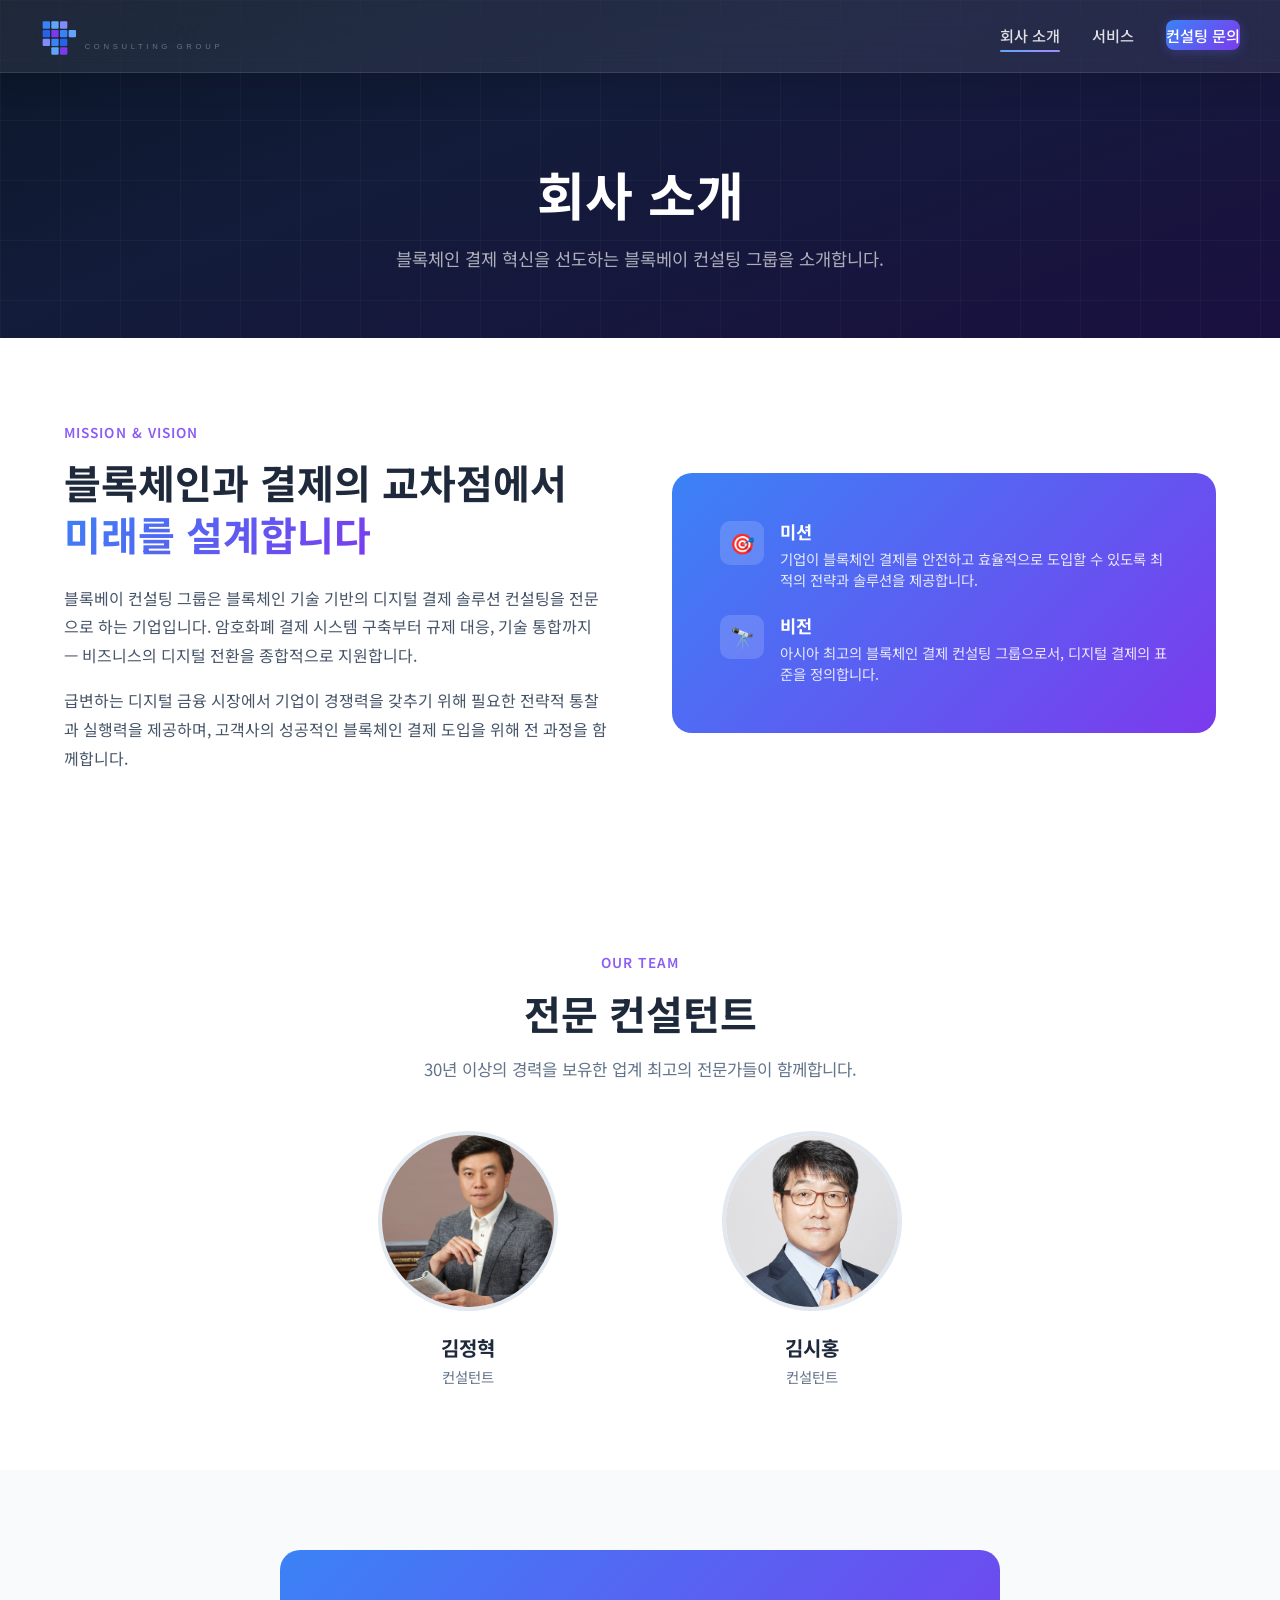
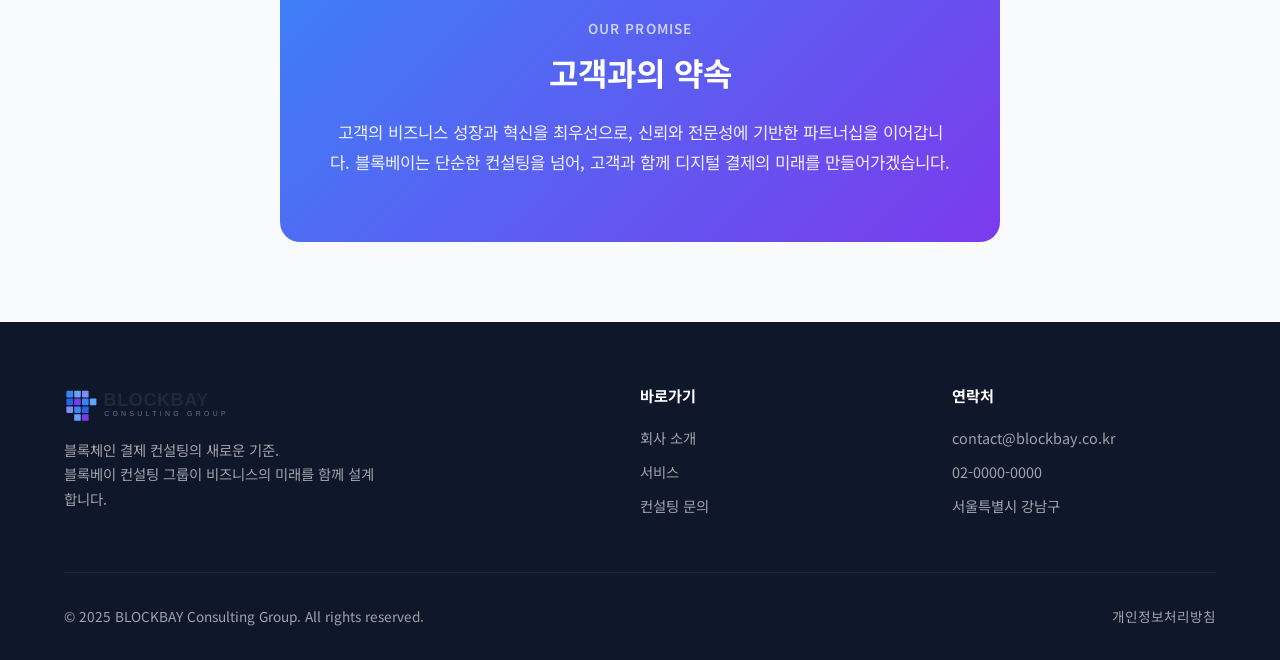
==== about.html @ 4120991f "fix: update image paths to lowercase to match renamed files https://claude.ai/code/session_01J3Y8yE1" ====
<!DOCTYPE html>
<html lang="ko">
<head>
  <meta charset="UTF-8">
  <meta name="viewport" content="width=device-width, initial-scale=1.0">
  <meta name="description" content="블록베이 컨설팅 그룹 소개 — 미션, 비전, 핵심 가치. 블록체인 결제 혁신을 선도하는 전문 컨설팅 기업입니다.">
  <title>회사 소개 — BLOCKBAY Consulting Group</title>
  <link rel="icon" href="assets/logo-icon.svg" type="image/svg+xml">
  <link rel="preconnect" href="https://fonts.googleapis.com">
  <link rel="preconnect" href="https://fonts.gstatic.com" crossorigin>
  <link href="https://fonts.googleapis.com/css2?family=Noto+Sans+KR:wght@400;500;600;700;800;900&display=swap" rel="stylesheet">
  <link rel="stylesheet" href="css/style.css">
</head>
<body>

  <!-- ===== NAVIGATION ===== -->
  <nav class="navbar glass" id="navbar">
    <div class="navbar-inner">
      <a href="index.html" class="navbar-logo">
        <img src="assets/logo.svg" alt="BLOCKBAY Consulting Group">
      </a>
      <ul class="nav-links" id="navLinks">
        <li><a href="about.html" class="active">회사 소개</a></li>
        <li><a href="services.html">서비스</a></li>
        <li><a href="contact.html" class="nav-cta">컨설팅 문의</a></li>
      </ul>
      <button class="nav-toggle" id="navToggle" aria-label="메뉴 열기">
        <span></span><span></span><span></span>
      </button>
    </div>
    <div class="nav-overlay" id="navOverlay"></div>
  </nav>

  <!-- ===== PAGE HERO ===== -->
  <section class="page-hero">
    <div class="container">
      <h1>회사 소개</h1>
      <p>블록체인 결제 혁신을 선도하는 블록베이 컨설팅 그룹을 소개합니다.</p>
    </div>
  </section>

  <!-- ===== MISSION & VISION ===== -->
  <section>
    <div class="container">
      <div class="about-intro">
        <div class="about-intro-text reveal">
          <span class="section-label">Mission &amp; Vision</span>
          <h2>블록체인과 결제의 교차점에서<br><span class="gradient-text">미래를 설계합니다</span></h2>
          <p>
            블록베이 컨설팅 그룹은 블록체인 기술 기반의 디지털 결제 솔루션 컨설팅을 전문으로 하는 기업입니다.
            암호화폐 결제 시스템 구축부터 규제 대응, 기술 통합까지 — 비즈니스의 디지털 전환을 종합적으로 지원합니다.
          </p>
          <p>
            급변하는 디지털 금융 시장에서 기업이 경쟁력을 갖추기 위해 필요한 전략적 통찰과 실행력을
            제공하며, 고객사의 성공적인 블록체인 결제 도입을 위해 전 과정을 함께합니다.
          </p>
        </div>
        <div class="about-visual reveal">
          <div class="vision-item">
            <div class="vision-icon">🎯</div>
            <div>
              <h4>미션</h4>
              <p>기업이 블록체인 결제를 안전하고 효율적으로 도입할 수 있도록 최적의 전략과 솔루션을 제공합니다.</p>
            </div>
          </div>
          <div class="vision-item">
            <div class="vision-icon">🔭</div>
            <div>
              <h4>비전</h4>
              <p>아시아 최고의 블록체인 결제 컨설팅 그룹으로서, 디지털 결제의 표준을 정의합니다.</p>
            </div>
          </div>
        </div>
      </div>
    </div>
  </section>

  <!-- ===== TEAM ===== -->
  <section class="team-section">
    <div class="container">
      <span class="section-label reveal">Our Team</span>
      <h2 class="section-title reveal">전문 컨설턴트</h2>
      <p class="section-desc reveal">30년 이상의 경력을 보유한 업계 최고의 전문가들이 함께합니다.</p>

      <div class="team-grid">
        <div class="team-card reveal">
          <div class="team-photo">
            <img src="assets/kim-junghyuk.jpg" alt="김정혁" onerror="this.style.display='none'; this.parentElement.querySelector('.team-photo-placeholder').style.display='flex';">
            <div class="team-photo-placeholder">
              <span>Photo</span>
            </div>
          </div>
          <h3 class="team-name">김정혁</h3>
          <p class="team-role">컨설턴트</p>
        </div>
        <div class="team-card reveal">
          <div class="team-photo">
            <img src="assets/kim-sihong.jpg" alt="김시홍" onerror="this.style.display='none'; this.parentElement.querySelector('.team-photo-placeholder').style.display='flex';">
            <div class="team-photo-placeholder">
              <span>Photo</span>
            </div>
          </div>
          <h3 class="team-name">김시홍</h3>
          <p class="team-role">컨설턴트</p>
        </div>
      </div>
    </div>
  </section>

  <!-- ===== PROMISE ===== -->
  <section class="promise-section">
    <div class="container">
      <div class="promise-card reveal">
        <span class="section-label">Our Promise</span>
        <h2>고객과의 약속</h2>
        <p>
          고객의 비즈니스 성장과 혁신을 최우선으로, 신뢰와 전문성에 기반한 파트너십을 이어갑니다.
          블록베이는 단순한 컨설팅을 넘어, 고객과 함께 디지털 결제의 미래를 만들어가겠습니다.
        </p>
      </div>
    </div>
  </section>

  <!-- ===== FOOTER ===== -->
  <footer class="footer">
    <div class="container">
      <div class="footer-inner">
        <div class="footer-brand">
          <img src="assets/logo.svg" alt="BLOCKBAY Consulting Group">
          <p>블록체인 결제 컨설팅의 새로운 기준.<br>블록베이 컨설팅 그룹이 비즈니스의 미래를 함께 설계합니다.</p>
        </div>
        <div class="footer-links">
          <h4>바로가기</h4>
          <a href="about.html">회사 소개</a>
          <a href="services.html">서비스</a>
          <a href="contact.html">컨설팅 문의</a>
        </div>
        <div class="footer-links">
          <h4>연락처</h4>
          <a href="mailto:contact@blockbay.co.kr">contact@blockbay.co.kr</a>
          <a href="tel:+82-2-0000-0000">02-0000-0000</a>
          <a>서울특별시 강남구</a>
        </div>
      </div>
      <div class="footer-bottom">
        <span>&copy; 2025 BLOCKBAY Consulting Group. All rights reserved.</span>
        <a href="#">개인정보처리방침</a>
      </div>
    </div>
  </footer>

  <script src="js/main.js"></script>
</body>
</html>
---- css/style.css ----
/* ============================================
   BLOCKBAY CONSULTING GROUP — Global Stylesheet
   Color Palette: Sky Blue / White / Purple
   ============================================ */

/* --- CSS Variables --- */
:root {
  --blue-50: #EFF6FF;
  --blue-100: #DBEAFE;
  --blue-200: #BFDBFE;
  --blue-400: #60A5FA;
  --blue-500: #3B82F6;
  --blue-600: #2563EB;
  --blue-700: #1D4ED8;
  --purple-400: #A78BFA;
  --purple-500: #8B5CF6;
  --purple-600: #7C3AED;
  --purple-700: #6D28D9;
  --slate-50: #F8FAFC;
  --slate-100: #F1F5F9;
  --slate-200: #E2E8F0;
  --slate-300: #CBD5E1;
  --slate-400: #94A3B8;
  --slate-500: #64748B;
  --slate-600: #475569;
  --slate-700: #334155;
  --slate-800: #1E293B;
  --slate-900: #0F172A;
  --white: #FFFFFF;
  --gradient-brand: linear-gradient(135deg, var(--blue-500), var(--purple-600));
  --gradient-brand-light: linear-gradient(135deg, var(--blue-400), var(--purple-400));
  --gradient-hero-bg: linear-gradient(160deg, #0B1628 0%, #131C3A 40%, #1A1040 100%);
  --glass-bg: rgba(255, 255, 255, 0.12);
  --glass-border: rgba(255, 255, 255, 0.2);
  --glass-shadow: 0 8px 32px rgba(0, 0, 0, 0.12);
  --radius-sm: 8px;
  --radius-md: 12px;
  --radius-lg: 20px;
  --radius-xl: 28px;
  --transition-base: 0.3s cubic-bezier(0.4, 0, 0.2, 1);
  --transition-slow: 0.6s cubic-bezier(0.4, 0, 0.2, 1);
}

/* --- Reset & Base --- */
*, *::before, *::after {
  margin: 0;
  padding: 0;
  box-sizing: border-box;
}

html {
  scroll-behavior: smooth;
  font-size: 16px;
}

body {
  font-family: 'Pretendard', 'Noto Sans KR', -apple-system, BlinkMacSystemFont,
    'Segoe UI', Roboto, 'Helvetica Neue', Arial, sans-serif;
  color: var(--slate-800);
  background: var(--white);
  line-height: 1.7;
  -webkit-font-smoothing: antialiased;
  overflow-x: hidden;
}

a {
  color: inherit;
  text-decoration: none;
}

ul, ol {
  list-style: none;
}

img, svg {
  display: block;
  max-width: 100%;
}

button, input, textarea, select {
  font: inherit;
  color: inherit;
}

/* --- Typography --- */
h1, h2, h3, h4 {
  line-height: 1.3;
  font-weight: 700;
}

h1 { font-size: clamp(2rem, 5vw, 3.25rem); }
h2 { font-size: clamp(1.6rem, 3.5vw, 2.5rem); }
h3 { font-size: clamp(1.15rem, 2vw, 1.5rem); }
h4 { font-size: 1.1rem; }

.gradient-text {
  background: var(--gradient-brand);
  -webkit-background-clip: text;
  -webkit-text-fill-color: transparent;
  background-clip: text;
}

.section-label {
  display: inline-block;
  font-size: 0.85rem;
  font-weight: 600;
  letter-spacing: 0.08em;
  color: var(--purple-500);
  margin-bottom: 0.75rem;
  text-transform: uppercase;
}

.section-title {
  margin-bottom: 1rem;
}

.section-desc {
  color: var(--slate-500);
  font-size: 1.05rem;
  max-width: 640px;
  margin: 0 auto 3rem;
}

/* --- Layout --- */
.container {
  width: 100%;
  max-width: 1200px;
  margin: 0 auto;
  padding: 0 1.5rem;
}

section {
  padding: 5rem 0;
}

/* ============================================
   NAVIGATION — Glass-morphism
   ============================================ */
.navbar {
  position: fixed;
  top: 0;
  left: 0;
  width: 100%;
  z-index: 1000;
  padding: 0 1.5rem;
  transition: var(--transition-base);
}

.navbar-inner {
  max-width: 1200px;
  margin: 0 auto;
  display: flex;
  align-items: center;
  justify-content: space-between;
  height: 72px;
}

/* Glass effect — always on by default, enhanced when scrolled */
.navbar.glass {
  background: rgba(255, 255, 255, 0.08);
  backdrop-filter: blur(24px);
  -webkit-backdrop-filter: blur(24px);
  border-bottom: 1px solid rgba(255, 255, 255, 0.1);
  box-shadow: var(--glass-shadow);
}

.navbar.scrolled {
  background: rgba(255, 255, 255, 0.85);
  backdrop-filter: blur(24px);
  -webkit-backdrop-filter: blur(24px);
  border-bottom: 1px solid rgba(0, 0, 0, 0.06);
  box-shadow: 0 4px 20px rgba(0, 0, 0, 0.06);
}

.navbar-logo {
  display: flex;
  align-items: center;
  gap: 0.5rem;
}

.navbar-logo img,
.navbar-logo svg {
  height: 40px;
  width: auto;
}

.nav-links {
  display: flex;
  align-items: center;
  gap: 2rem;
}

.nav-links a {
  font-size: 0.95rem;
  font-weight: 500;
  color: rgba(255, 255, 255, 0.85);
  transition: var(--transition-base);
  position: relative;
  padding: 0.25rem 0;
}

.nav-links a::after {
  content: '';
  position: absolute;
  bottom: -2px;
  left: 0;
  width: 0;
  height: 2px;
  background: var(--gradient-brand-light);
  border-radius: 1px;
  transition: width var(--transition-base);
}

.nav-links a:hover::after,
.nav-links a.active::after {
  width: 100%;
}

.nav-links a:hover {
  color: var(--white);
}

/* Scrolled state: dark text */
.navbar.scrolled .nav-links a {
  color: var(--slate-600);
}

.navbar.scrolled .nav-links a:hover,
.navbar.scrolled .nav-links a.active {
  color: var(--slate-900);
}

.navbar.scrolled .nav-links a::after {
  background: var(--gradient-brand);
}

/* Nav CTA button */
.nav-cta {
  padding: 0.5rem 1.25rem;
  background: var(--gradient-brand);
  color: var(--white) !important;
  border-radius: var(--radius-sm);
  font-weight: 600;
  font-size: 0.9rem;
  transition: var(--transition-base);
  box-shadow: 0 2px 12px rgba(99, 102, 241, 0.3);
}

.nav-cta::after {
  display: none !important;
}

.nav-cta:hover {
  transform: translateY(-1px);
  box-shadow: 0 4px 20px rgba(99, 102, 241, 0.45);
}

/* Mobile hamburger */
.nav-toggle {
  display: none;
  flex-direction: column;
  gap: 5px;
  background: none;
  border: none;
  cursor: pointer;
  padding: 4px;
}

.nav-toggle span {
  display: block;
  width: 24px;
  height: 2px;
  background: var(--white);
  border-radius: 2px;
  transition: var(--transition-base);
}

.navbar.scrolled .nav-toggle span {
  background: var(--slate-700);
}

/* ============================================
   HERO SECTION
   ============================================ */
.hero {
  position: relative;
  min-height: 100vh;
  display: flex;
  align-items: center;
  background: var(--gradient-hero-bg);
  overflow: hidden;
  padding-top: 72px;
}

.hero-bg-effects {
  position: absolute;
  inset: 0;
  overflow: hidden;
  pointer-events: none;
}

.hero-bg-effects .orb {
  position: absolute;
  border-radius: 50%;
  filter: blur(80px);
  opacity: 0.3;
}

.hero-bg-effects .orb-1 {
  width: 500px;
  height: 500px;
  background: var(--blue-500);
  top: -10%;
  right: -5%;
  animation: orbFloat 8s ease-in-out infinite;
}

.hero-bg-effects .orb-2 {
  width: 400px;
  height: 400px;
  background: var(--purple-600);
  bottom: -10%;
  left: -5%;
  animation: orbFloat 10s ease-in-out infinite reverse;
}

.hero-bg-effects .orb-3 {
  width: 250px;
  height: 250px;
  background: var(--blue-400);
  top: 40%;
  left: 50%;
  animation: orbFloat 12s ease-in-out infinite 2s;
}

/* Grid overlay */
.hero-bg-effects .grid-overlay {
  position: absolute;
  inset: 0;
  background-image:
    linear-gradient(rgba(255,255,255,0.03) 1px, transparent 1px),
    linear-gradient(90deg, rgba(255,255,255,0.03) 1px, transparent 1px);
  background-size: 60px 60px;
}

@keyframes orbFloat {
  0%, 100% { transform: translate(0, 0) scale(1); }
  50% { transform: translate(30px, -30px) scale(1.05); }
}

.hero-content {
  position: relative;
  z-index: 2;
  text-align: center;
  max-width: 800px;
  margin: 0 auto;
  padding: 2rem 1.5rem;
}

.hero h1 {
  color: var(--white);
  margin-bottom: 1.5rem;
  font-weight: 800;
}

.hero h1 .highlight {
  background: var(--gradient-brand-light);
  -webkit-background-clip: text;
  -webkit-text-fill-color: transparent;
  background-clip: text;
}

.hero-subtitle {
  color: rgba(255, 255, 255, 0.7);
  font-size: clamp(1rem, 2vw, 1.2rem);
  margin-bottom: 2.5rem;
  line-height: 1.8;
}

.hero-actions {
  display: flex;
  gap: 1rem;
  justify-content: center;
  flex-wrap: wrap;
}

/* --- Buttons --- */
.btn {
  display: inline-flex;
  align-items: center;
  gap: 0.5rem;
  padding: 0.85rem 2rem;
  border-radius: var(--radius-sm);
  font-weight: 600;
  font-size: 1rem;
  cursor: pointer;
  border: none;
  transition: var(--transition-base);
}

.btn-primary {
  background: var(--gradient-brand);
  color: var(--white);
  box-shadow: 0 4px 20px rgba(99, 102, 241, 0.35);
}

.btn-primary:hover {
  transform: translateY(-2px);
  box-shadow: 0 8px 30px rgba(99, 102, 241, 0.5);
}

.btn-outline {
  background: transparent;
  color: var(--white);
  border: 1.5px solid rgba(255, 255, 255, 0.3);
}

.btn-outline:hover {
  background: rgba(255, 255, 255, 0.1);
  border-color: rgba(255, 255, 255, 0.5);
}

.btn-outline-dark {
  background: transparent;
  color: var(--slate-700);
  border: 1.5px solid var(--slate-300);
}

.btn-outline-dark:hover {
  border-color: var(--blue-500);
  color: var(--blue-600);
}

/* ============================================
   STATS BAR
   ============================================ */
.stats-bar {
  background: var(--white);
  border-top: 1px solid var(--slate-100);
  border-bottom: 1px solid var(--slate-100);
  padding: 3rem 0;
}

.stats-grid {
  display: grid;
  grid-template-columns: repeat(4, 1fr);
  gap: 2rem;
  text-align: center;
}

.stats-grid.stats-grid-3 {
  grid-template-columns: repeat(3, 1fr);
}

.stat-item .stat-number {
  font-size: clamp(2rem, 4vw, 2.75rem);
  font-weight: 800;
  background: var(--gradient-brand);
  -webkit-background-clip: text;
  -webkit-text-fill-color: transparent;
  background-clip: text;
}

.stat-item .stat-label {
  color: var(--slate-500);
  font-size: 0.9rem;
  margin-top: 0.25rem;
}

/* ============================================
   PARTNERS — Flip Cards
   ============================================ */
.partners {
  background: var(--slate-50);
  text-align: center;
}

.partners-grid {
  display: grid;
  grid-template-columns: repeat(auto-fit, minmax(260px, 1fr));
  gap: 1.75rem;
  max-width: 1000px;
  margin: 0 auto;
}

.flip-card {
  perspective: 1000px;
  height: 220px;
  cursor: pointer;
}

.flip-card-inner {
  position: relative;
  width: 100%;
  height: 100%;
  transition: transform 0.7s cubic-bezier(0.4, 0, 0.2, 1);
  transform-style: preserve-3d;
}

.flip-card:hover .flip-card-inner {
  transform: rotateY(180deg);
}

.flip-card-front,
.flip-card-back {
  position: absolute;
  inset: 0;
  border-radius: var(--radius-md);
  backface-visibility: hidden;
  -webkit-backface-visibility: hidden;
  display: flex;
  flex-direction: column;
  align-items: center;
  justify-content: center;
  padding: 2rem;
}

.flip-card-front {
  background: var(--white);
  border: 1px solid var(--slate-200);
  box-shadow: 0 2px 12px rgba(0, 0, 0, 0.04);
}

.flip-card-front .partner-logo {
  width: 100%;
  max-width: 200px;
  height: 70px;
  display: flex;
  align-items: center;
  justify-content: center;
  margin-bottom: 1.25rem;
}

.flip-card-front .partner-logo img {
  max-width: 100%;
  max-height: 100%;
  object-fit: contain;
}

.flip-card-front .partner-name {
  font-weight: 600;
  font-size: 1.05rem;
  color: var(--slate-800);
}

.flip-card-front .partner-type {
  font-size: 0.85rem;
  color: var(--slate-400);
  margin-top: 0.25rem;
}

.flip-card-back {
  background: var(--gradient-brand);
  color: var(--white);
  transform: rotateY(180deg);
  text-align: center;
}

.flip-card-back h4 {
  margin-bottom: 0.75rem;
  font-size: 1.1rem;
}

.flip-card-back p {
  font-size: 0.9rem;
  line-height: 1.6;
  opacity: 0.9;
}

.flip-card-back .partnership-badge {
  display: inline-block;
  margin-top: 1rem;
  padding: 0.3rem 0.8rem;
  background: rgba(255, 255, 255, 0.2);
  border-radius: 20px;
  font-size: 0.8rem;
  font-weight: 600;
}

/* ============================================
   PAGE HERO (Sub-pages)
   ============================================ */
.page-hero {
  background: var(--gradient-hero-bg);
  padding: 10rem 0 4rem;
  text-align: center;
  position: relative;
  overflow: hidden;
}

.page-hero::before {
  content: '';
  position: absolute;
  inset: 0;
  background-image:
    linear-gradient(rgba(255,255,255,0.03) 1px, transparent 1px),
    linear-gradient(90deg, rgba(255,255,255,0.03) 1px, transparent 1px);
  background-size: 60px 60px;
}

.page-hero h1 {
  color: var(--white);
  position: relative;
  z-index: 2;
}

.page-hero p {
  color: rgba(255, 255, 255, 0.65);
  position: relative;
  z-index: 2;
  margin-top: 1rem;
  font-size: 1.1rem;
}

/* ============================================
   ABOUT PAGE
   ============================================ */
.about-intro {
  display: grid;
  grid-template-columns: 1fr 1fr;
  gap: 4rem;
  align-items: center;
}

.about-intro-text h2 {
  margin-bottom: 1.5rem;
}

.about-intro-text p {
  color: var(--slate-600);
  margin-bottom: 1rem;
  line-height: 1.8;
}

.about-visual {
  background: var(--gradient-brand);
  border-radius: var(--radius-lg);
  padding: 3rem;
  color: var(--white);
  display: flex;
  flex-direction: column;
  gap: 1.5rem;
}

.about-visual .vision-item {
  display: flex;
  gap: 1rem;
  align-items: flex-start;
}

.about-visual .vision-icon {
  width: 44px;
  height: 44px;
  min-width: 44px;
  border-radius: 10px;
  background: rgba(255, 255, 255, 0.15);
  display: flex;
  align-items: center;
  justify-content: center;
  font-size: 1.25rem;
}

.about-visual .vision-item h4 {
  margin-bottom: 0.25rem;
}

.about-visual .vision-item p {
  font-size: 0.9rem;
  opacity: 0.85;
  line-height: 1.5;
}

/* Values */
.values-section {
  background: var(--slate-50);
  text-align: center;
}

.values-grid {
  display: grid;
  grid-template-columns: repeat(auto-fit, minmax(240px, 1fr));
  gap: 2rem;
}

.value-card {
  background: var(--white);
  padding: 2.5rem 2rem;
  border-radius: var(--radius-md);
  border: 1px solid var(--slate-200);
  transition: var(--transition-base);
}

.value-card:hover {
  transform: translateY(-4px);
  box-shadow: 0 12px 40px rgba(0, 0, 0, 0.08);
  border-color: var(--blue-200);
}

.value-card .value-icon {
  width: 56px;
  height: 56px;
  border-radius: var(--radius-md);
  background: var(--blue-50);
  display: flex;
  align-items: center;
  justify-content: center;
  font-size: 1.5rem;
  margin: 0 auto 1.25rem;
}

.value-card h3 {
  margin-bottom: 0.75rem;
  font-size: 1.15rem;
}

.value-card p {
  color: var(--slate-500);
  font-size: 0.95rem;
}

/* Team */
.team-section {
  text-align: center;
}

.team-grid {
  display: grid;
  grid-template-columns: repeat(2, 1fr);
  gap: 3rem;
  max-width: 640px;
  margin: 0 auto;
}

.team-card {
  text-align: center;
}

.team-photo {
  width: 180px;
  height: 180px;
  border-radius: 50%;
  margin: 0 auto 1.5rem;
  overflow: hidden;
  background: var(--slate-100);
  border: 4px solid var(--slate-200);
  position: relative;
}

.team-photo img {
  width: 100%;
  height: 100%;
  object-fit: cover;
}

.team-photo-placeholder {
  display: flex;
  align-items: center;
  justify-content: center;
  width: 100%;
  height: 100%;
  color: var(--slate-400);
  font-size: 0.85rem;
  font-weight: 500;
  letter-spacing: 0.05em;
}

.team-photo img + .team-photo-placeholder {
  display: none;
}

.team-name {
  font-size: 1.25rem;
  font-weight: 700;
  color: var(--slate-800);
  margin-bottom: 0.25rem;
}

.team-role {
  font-size: 0.9rem;
  color: var(--slate-500);
}

/* Promise */
.promise-section {
  background: var(--slate-50);
}

.promise-card {
  max-width: 720px;
  margin: 0 auto;
  text-align: center;
  background: var(--gradient-brand);
  border-radius: var(--radius-lg);
  padding: 4rem 3rem;
  color: var(--white);
}

.promise-card .section-label {
  color: rgba(255, 255, 255, 0.7);
}

.promise-card h2 {
  margin-bottom: 1.5rem;
  font-size: clamp(1.5rem, 3vw, 2rem);
}

.promise-card p {
  font-size: 1.05rem;
  line-height: 1.8;
  opacity: 0.9;
}

/* ============================================
   SERVICES PAGE
   ============================================ */
.services-grid {
  display: grid;
  grid-template-columns: repeat(auto-fit, minmax(320px, 1fr));
  gap: 2rem;
}

.service-card {
  background: var(--white);
  border: 1px solid var(--slate-200);
  border-radius: var(--radius-md);
  padding: 2.5rem 2rem;
  transition: var(--transition-base);
  position: relative;
  overflow: hidden;
}

.service-card::before {
  content: '';
  position: absolute;
  top: 0;
  left: 0;
  width: 100%;
  height: 3px;
  background: var(--gradient-brand);
  transform: scaleX(0);
  transform-origin: left;
  transition: transform var(--transition-base);
}

.service-card:hover::before {
  transform: scaleX(1);
}

.service-card:hover {
  transform: translateY(-4px);
  box-shadow: 0 12px 40px rgba(0, 0, 0, 0.08);
}

.service-card .service-icon {
  width: 56px;
  height: 56px;
  border-radius: var(--radius-md);
  background: var(--blue-50);
  display: flex;
  align-items: center;
  justify-content: center;
  font-size: 1.5rem;
  margin-bottom: 1.5rem;
}

.service-card h3 {
  margin-bottom: 0.75rem;
}

.service-card p {
  color: var(--slate-500);
  font-size: 0.95rem;
  line-height: 1.7;
}

.service-card .service-features {
  margin-top: 1.25rem;
  display: flex;
  flex-direction: column;
  gap: 0.5rem;
}

.service-card .service-features li {
  display: flex;
  align-items: center;
  gap: 0.5rem;
  font-size: 0.9rem;
  color: var(--slate-600);
}

.service-card .service-features li::before {
  content: '✓';
  color: var(--blue-500);
  font-weight: 700;
  font-size: 0.85rem;
}

/* Process */
.process-section {
  background: var(--slate-50);
  text-align: center;
}

.process-steps {
  display: grid;
  grid-template-columns: repeat(auto-fit, minmax(200px, 1fr));
  gap: 2rem;
  max-width: 900px;
  margin: 0 auto;
  position: relative;
}

.process-step {
  position: relative;
  padding: 2rem 1.5rem;
}

.process-step .step-number {
  width: 48px;
  height: 48px;
  border-radius: 50%;
  background: var(--gradient-brand);
  color: var(--white);
  display: flex;
  align-items: center;
  justify-content: center;
  font-weight: 800;
  font-size: 1.1rem;
  margin: 0 auto 1.25rem;
}

.process-step h4 {
  margin-bottom: 0.5rem;
}

.process-step p {
  color: var(--slate-500);
  font-size: 0.9rem;
}

/* ============================================
   CONTACT PAGE
   ============================================ */
.contact-wrapper {
  display: grid;
  grid-template-columns: 1fr 1fr;
  gap: 4rem;
  align-items: start;
}

.contact-form-card {
  background: var(--white);
  border: 1px solid var(--slate-200);
  border-radius: var(--radius-lg);
  padding: 2.5rem;
  box-shadow: 0 4px 24px rgba(0, 0, 0, 0.04);
}

.contact-form-card h3 {
  margin-bottom: 0.5rem;
}

.contact-form-card > p {
  color: var(--slate-500);
  margin-bottom: 2rem;
  font-size: 0.95rem;
}

.form-group {
  margin-bottom: 1.25rem;
}

.form-group label {
  display: block;
  font-weight: 600;
  font-size: 0.9rem;
  margin-bottom: 0.4rem;
  color: var(--slate-700);
}

.form-group label .required {
  color: #EF4444;
  margin-left: 2px;
}

.form-group input,
.form-group select,
.form-group textarea {
  width: 100%;
  padding: 0.75rem 1rem;
  border: 1.5px solid var(--slate-200);
  border-radius: var(--radius-sm);
  background: var(--white);
  font-size: 0.95rem;
  transition: var(--transition-base);
}

.form-group input:focus,
.form-group select:focus,
.form-group textarea:focus {
  outline: none;
  border-color: var(--blue-500);
  box-shadow: 0 0 0 3px rgba(59, 130, 246, 0.12);
}

.form-group textarea {
  min-height: 140px;
  resize: vertical;
}

.form-row {
  display: grid;
  grid-template-columns: 1fr 1fr;
  gap: 1rem;
}

.form-consent {
  display: flex;
  align-items: flex-start;
  gap: 0.5rem;
  margin: 1.25rem 0;
  font-size: 0.85rem;
  color: var(--slate-500);
}

.form-consent input[type="checkbox"] {
  margin-top: 3px;
  width: auto;
}

.btn-submit {
  width: 100%;
  justify-content: center;
  font-size: 1.05rem;
  padding: 1rem;
}

/* Contact info sidebar */
.contact-info {
  display: flex;
  flex-direction: column;
  gap: 2rem;
}

.contact-info-card {
  background: var(--gradient-brand);
  border-radius: var(--radius-lg);
  padding: 2.5rem;
  color: var(--white);
}

.contact-info-card h3 {
  margin-bottom: 1.5rem;
}

.info-item {
  display: flex;
  align-items: flex-start;
  gap: 1rem;
  margin-bottom: 1.5rem;
}

.info-item:last-child {
  margin-bottom: 0;
}

.info-item .info-icon {
  width: 40px;
  height: 40px;
  min-width: 40px;
  border-radius: 10px;
  background: rgba(255, 255, 255, 0.15);
  display: flex;
  align-items: center;
  justify-content: center;
  font-size: 1.1rem;
}

.info-item h4 {
  font-size: 0.85rem;
  opacity: 0.75;
  font-weight: 500;
  margin-bottom: 0.15rem;
}

.info-item p {
  font-size: 0.95rem;
}

.contact-cta-card {
  background: var(--white);
  border: 1px solid var(--slate-200);
  border-radius: var(--radius-lg);
  padding: 2rem;
  text-align: center;
}

.contact-cta-card h4 {
  margin-bottom: 0.5rem;
}

.contact-cta-card p {
  color: var(--slate-500);
  font-size: 0.9rem;
  margin-bottom: 1.25rem;
}

/* ============================================
   FOOTER
   ============================================ */
.footer {
  background: var(--slate-900);
  color: rgba(255, 255, 255, 0.6);
  padding: 4rem 0 2rem;
}

.footer-inner {
  display: grid;
  grid-template-columns: 2fr 1fr 1fr;
  gap: 3rem;
  margin-bottom: 3rem;
}

.footer-brand img {
  height: 36px;
  margin-bottom: 1rem;
}

.footer-brand p {
  font-size: 0.9rem;
  line-height: 1.7;
  max-width: 320px;
}

.footer-links h4 {
  color: var(--white);
  font-size: 0.95rem;
  margin-bottom: 1rem;
}

.footer-links a {
  display: block;
  font-size: 0.9rem;
  padding: 0.3rem 0;
  transition: var(--transition-base);
}

.footer-links a:hover {
  color: var(--white);
}

.footer-bottom {
  border-top: 1px solid rgba(255, 255, 255, 0.08);
  padding-top: 2rem;
  display: flex;
  justify-content: space-between;
  align-items: center;
  font-size: 0.85rem;
}

.footer-bottom a {
  transition: var(--transition-base);
}

.footer-bottom a:hover {
  color: var(--white);
}

/* ============================================
   SCROLL ANIMATIONS
   ============================================ */
.reveal {
  opacity: 0;
  transform: translateY(30px);
  transition: opacity 0.7s ease, transform 0.7s ease;
}

.reveal.visible {
  opacity: 1;
  transform: translateY(0);
}

/* ============================================
   RESPONSIVE
   ============================================ */
@media (max-width: 1024px) {
  .about-intro {
    grid-template-columns: 1fr;
    gap: 2.5rem;
  }

  .contact-wrapper {
    grid-template-columns: 1fr;
    gap: 2.5rem;
  }

  .footer-inner {
    grid-template-columns: 1fr 1fr;
    gap: 2rem;
  }

  .footer-brand {
    grid-column: 1 / -1;
  }
}

@media (max-width: 768px) {
  .nav-links {
    position: fixed;
    top: 0;
    right: -100%;
    width: 75%;
    max-width: 320px;
    height: 100vh;
    background: var(--white);
    flex-direction: column;
    padding: 5rem 2rem 2rem;
    gap: 0;
    box-shadow: -4px 0 24px rgba(0, 0, 0, 0.1);
    transition: right var(--transition-base);
    z-index: 999;
  }

  .nav-links.open {
    right: 0;
  }

  .nav-links a {
    color: var(--slate-700);
    padding: 0.75rem 0;
    font-size: 1.05rem;
    border-bottom: 1px solid var(--slate-100);
    width: 100%;
  }

  .nav-links a:hover {
    color: var(--blue-600);
  }

  .nav-cta {
    margin-top: 1rem;
    text-align: center;
    width: 100%;
    justify-content: center;
  }

  .nav-toggle {
    display: flex;
  }

  .nav-overlay {
    display: none;
    position: fixed;
    inset: 0;
    background: rgba(0, 0, 0, 0.4);
    z-index: 998;
  }

  .nav-overlay.open {
    display: block;
  }

  .hero-content {
    padding: 1rem;
  }

  .stats-grid {
    grid-template-columns: repeat(2, 1fr);
    gap: 1.5rem;
  }

  .stats-grid.stats-grid-3 {
    grid-template-columns: 1fr;
  }

  .team-grid {
    grid-template-columns: 1fr;
    gap: 2rem;
  }

  .promise-card {
    padding: 3rem 1.5rem;
  }

  .partners-grid {
    grid-template-columns: 1fr 1fr;
  }

  .form-row {
    grid-template-columns: 1fr;
  }

  .footer-inner {
    grid-template-columns: 1fr;
    gap: 2rem;
  }

  .footer-bottom {
    flex-direction: column;
    gap: 0.75rem;
    text-align: center;
  }
}

@media (max-width: 480px) {
  .partners-grid {
    grid-template-columns: 1fr;
  }

  .services-grid {
    grid-template-columns: 1fr;
  }

  section {
    padding: 3.5rem 0;
  }
}
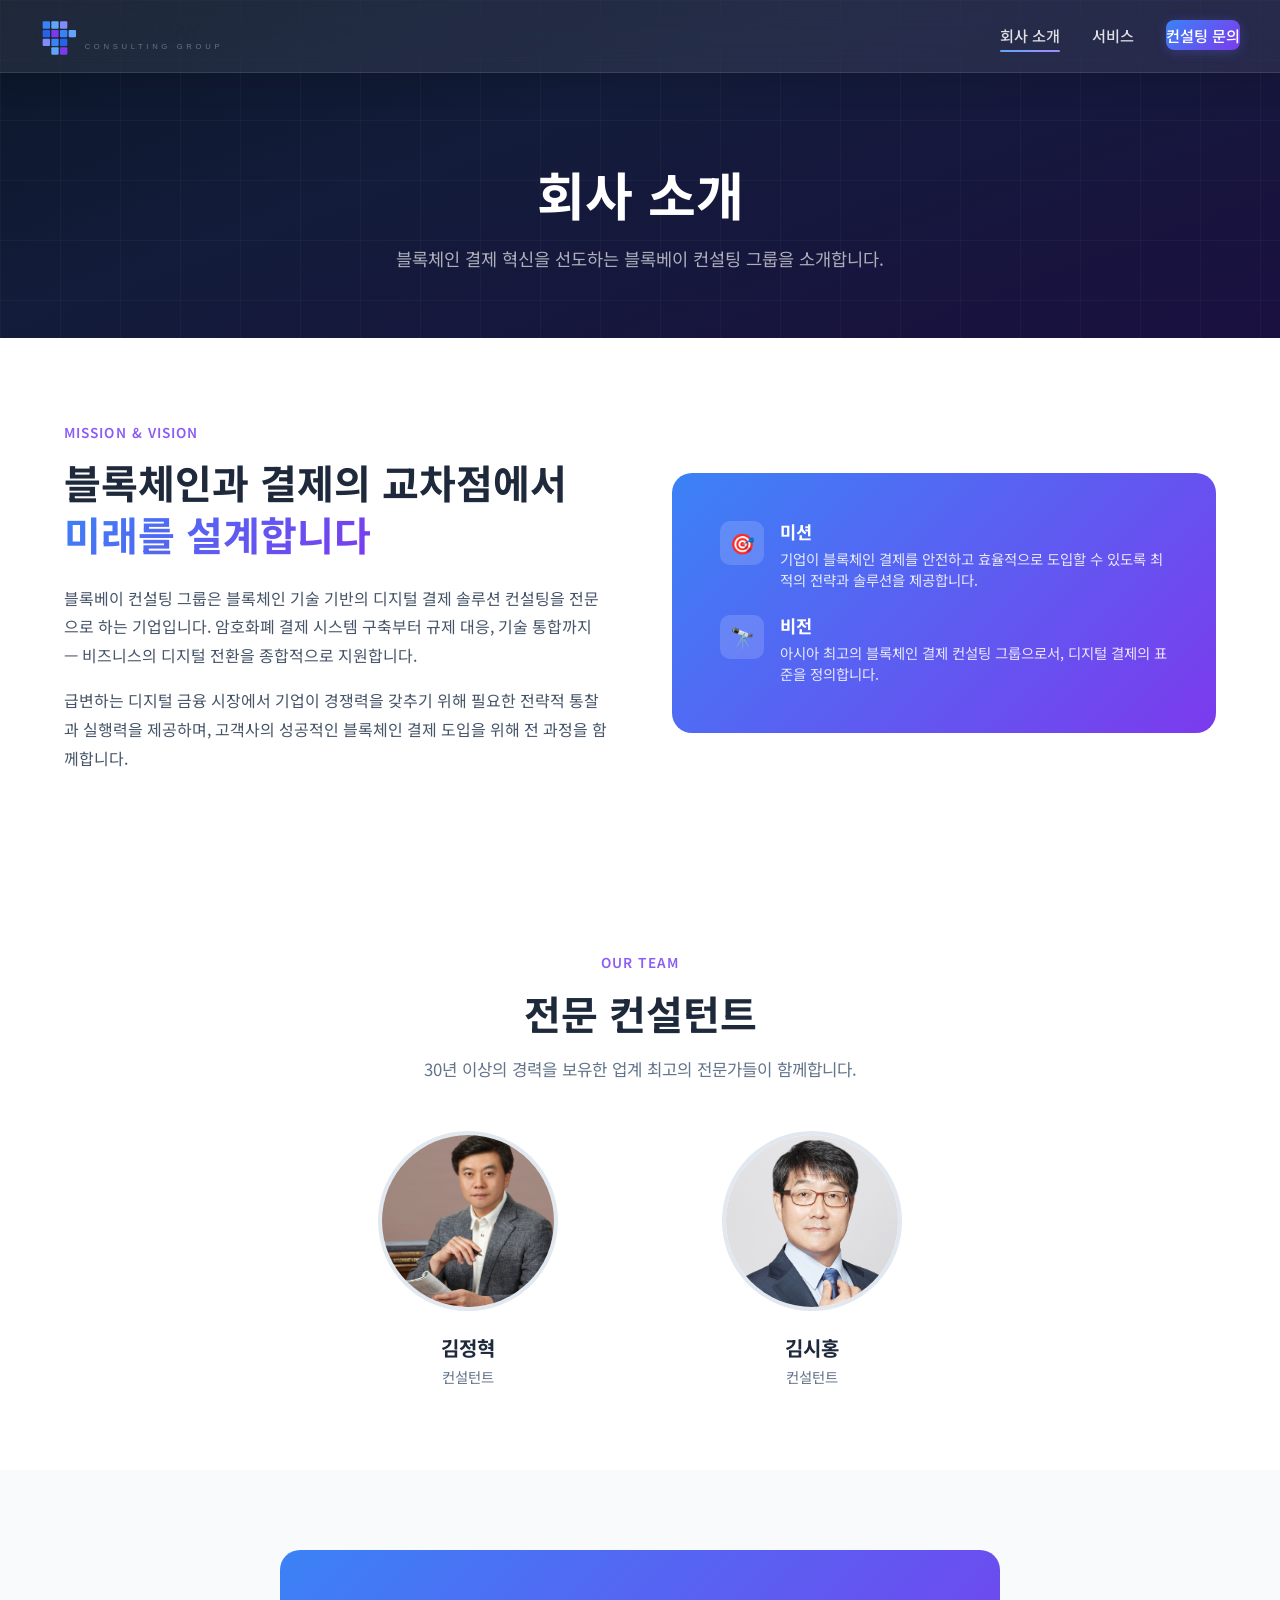
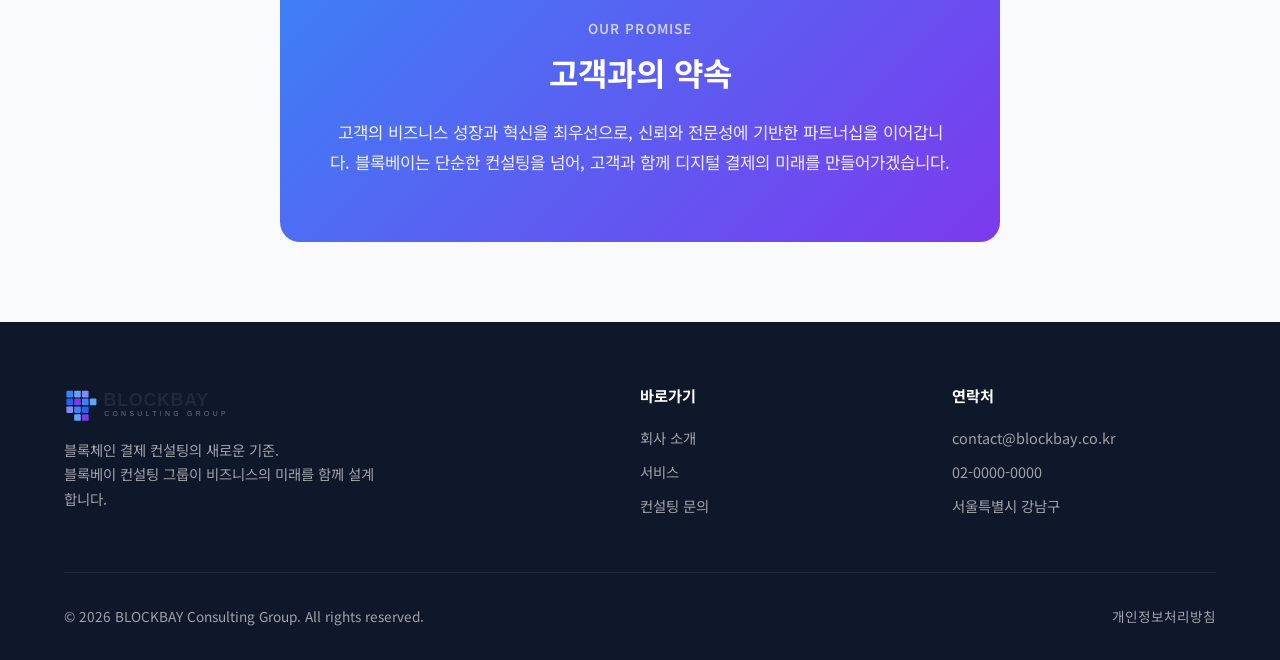
==== commit b7b7fcb9: "update copyright year to 2026 across all pages https://claude.ai/code/session_01J3Y8yE1KtVNaJUhNm9Xi" ====
--- a/about.html
+++ b/about.html
@@ -143,7 +143,7 @@
         </div>
       </div>
       <div class="footer-bottom">
-        <span>&copy; 2025 BLOCKBAY Consulting Group. All rights reserved.</span>
+        <span>&copy; 2026 BLOCKBAY Consulting Group. All rights reserved.</span>
         <a href="#">개인정보처리방침</a>
       </div>
     </div>
--- a/css/style.css
+++ b/css/style.css
@@ -236,7 +236,7 @@
 
 /* Nav CTA button */
 .nav-cta {
-  padding: 0.5rem 1.25rem;
+  padding: 0.5rem 1.75rem;
   background: var(--gradient-brand);
   color: var(--white) !important;
   border-radius: var(--radius-sm);
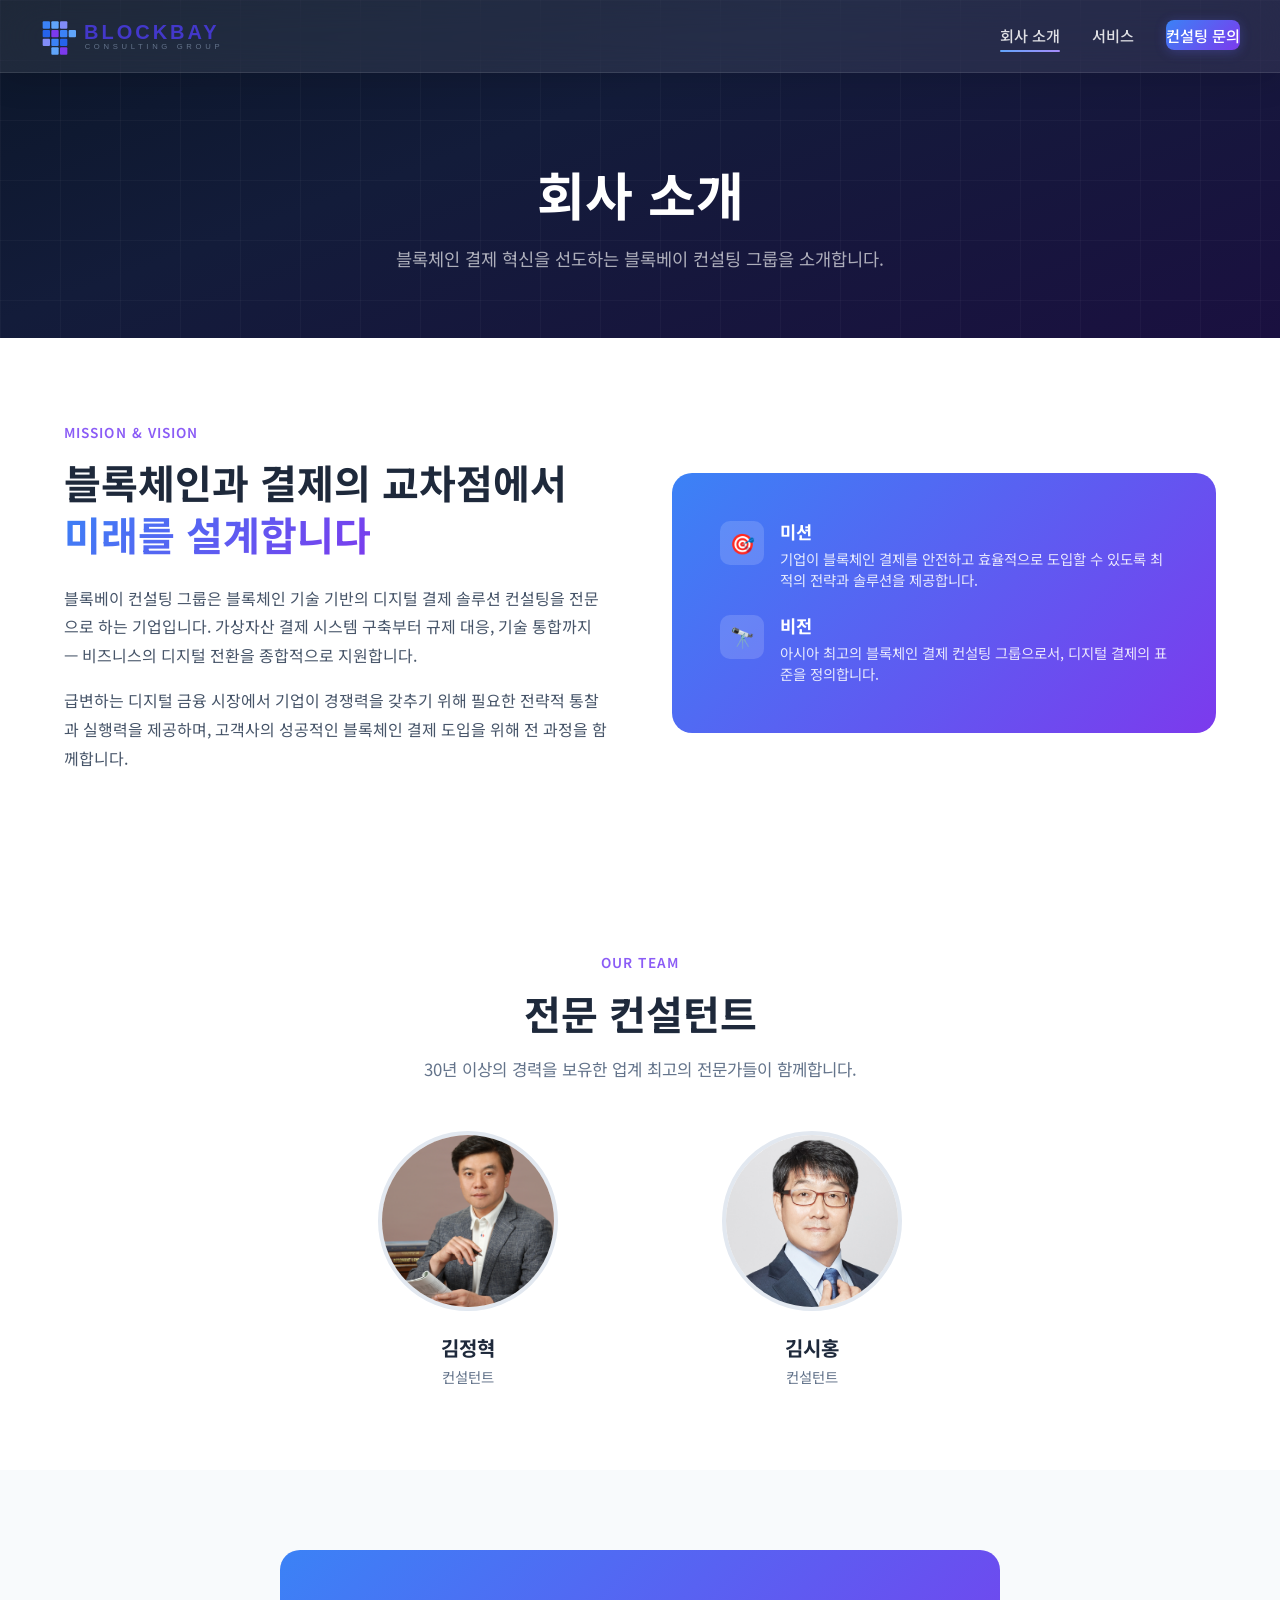
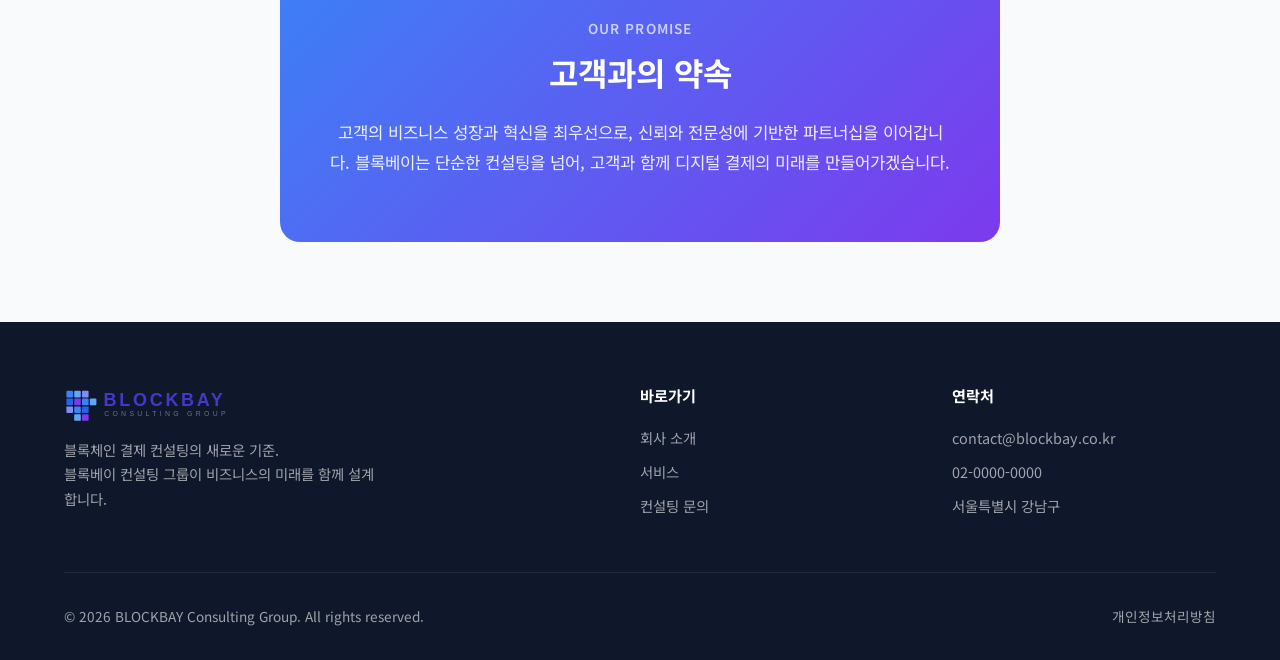
==== commit cf212d5a: "Update about.html" ====
--- a/about.html
+++ b/about.html
@@ -48,7 +48,7 @@
           <h2>블록체인과 결제의 교차점에서<br><span class="gradient-text">미래를 설계합니다</span></h2>
           <p>
             블록베이 컨설팅 그룹은 블록체인 기술 기반의 디지털 결제 솔루션 컨설팅을 전문으로 하는 기업입니다.
-            암호화폐 결제 시스템 구축부터 규제 대응, 기술 통합까지 — 비즈니스의 디지털 전환을 종합적으로 지원합니다.
+            가상자산 결제 시스템 구축부터 규제 대응, 기술 통합까지 — 비즈니스의 디지털 전환을 종합적으로 지원합니다.
           </p>
           <p>
             급변하는 디지털 금융 시장에서 기업이 경쟁력을 갖추기 위해 필요한 전략적 통찰과 실행력을
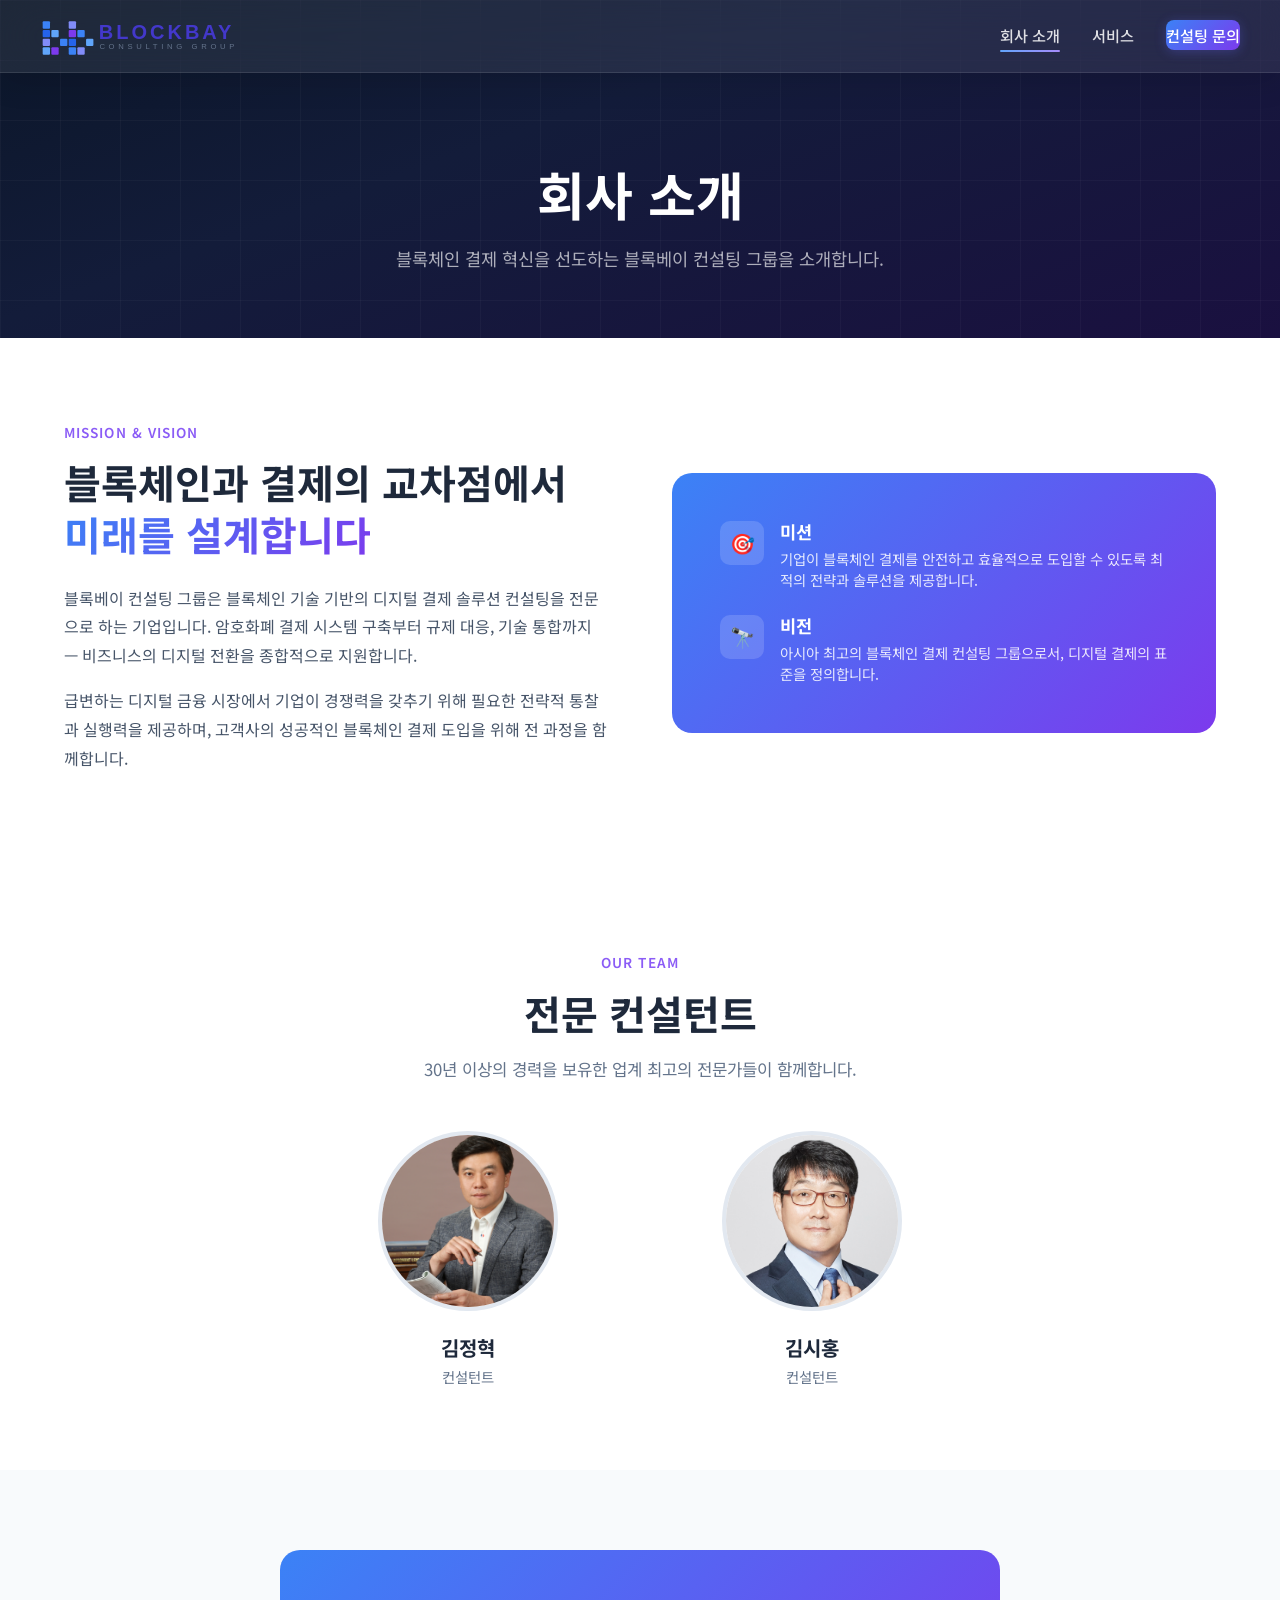
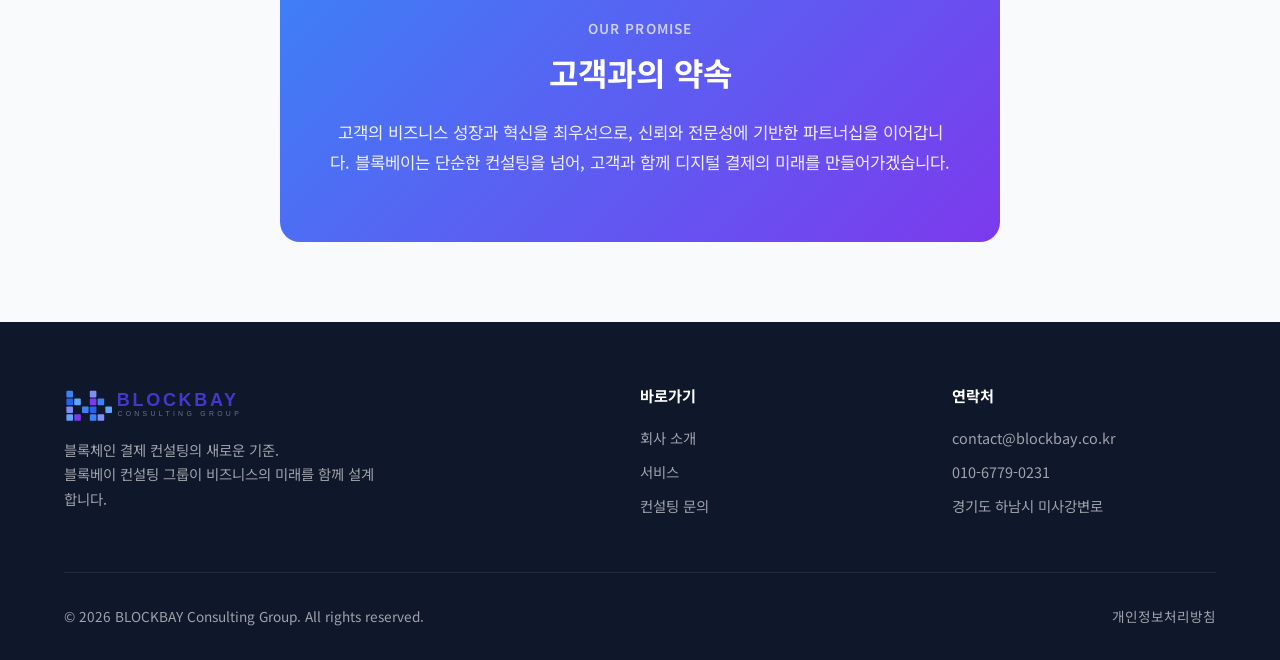
==== commit 4b716546: "update contact info: address to 하남시 미사강변로, phone to 010-6779-0231 Updated across all 4 pages (contac" ====
--- a/about.html
+++ b/about.html
@@ -48,7 +48,7 @@
           <h2>블록체인과 결제의 교차점에서<br><span class="gradient-text">미래를 설계합니다</span></h2>
           <p>
             블록베이 컨설팅 그룹은 블록체인 기술 기반의 디지털 결제 솔루션 컨설팅을 전문으로 하는 기업입니다.
-            가상자산 결제 시스템 구축부터 규제 대응, 기술 통합까지 — 비즈니스의 디지털 전환을 종합적으로 지원합니다.
+            암호화폐 결제 시스템 구축부터 규제 대응, 기술 통합까지 — 비즈니스의 디지털 전환을 종합적으로 지원합니다.
           </p>
           <p>
             급변하는 디지털 금융 시장에서 기업이 경쟁력을 갖추기 위해 필요한 전략적 통찰과 실행력을
@@ -138,8 +138,8 @@
         <div class="footer-links">
           <h4>연락처</h4>
           <a href="mailto:contact@blockbay.co.kr">contact@blockbay.co.kr</a>
-          <a href="tel:+82-2-0000-0000">02-0000-0000</a>
-          <a>서울특별시 강남구</a>
+          <a href="tel:+82-10-6779-0231">010-6779-0231</a>
+          <a>경기도 하남시 미사강변로</a>
         </div>
       </div>
       <div class="footer-bottom">
--- a/css/style.css
+++ b/css/style.css
@@ -236,7 +236,7 @@
 
 /* Nav CTA button */
 .nav-cta {
-  padding: 0.5rem 1.75rem;
+  padding: 0.5rem 2.5rem;
   background: var(--gradient-brand);
   color: var(--white) !important;
   border-radius: var(--radius-sm);
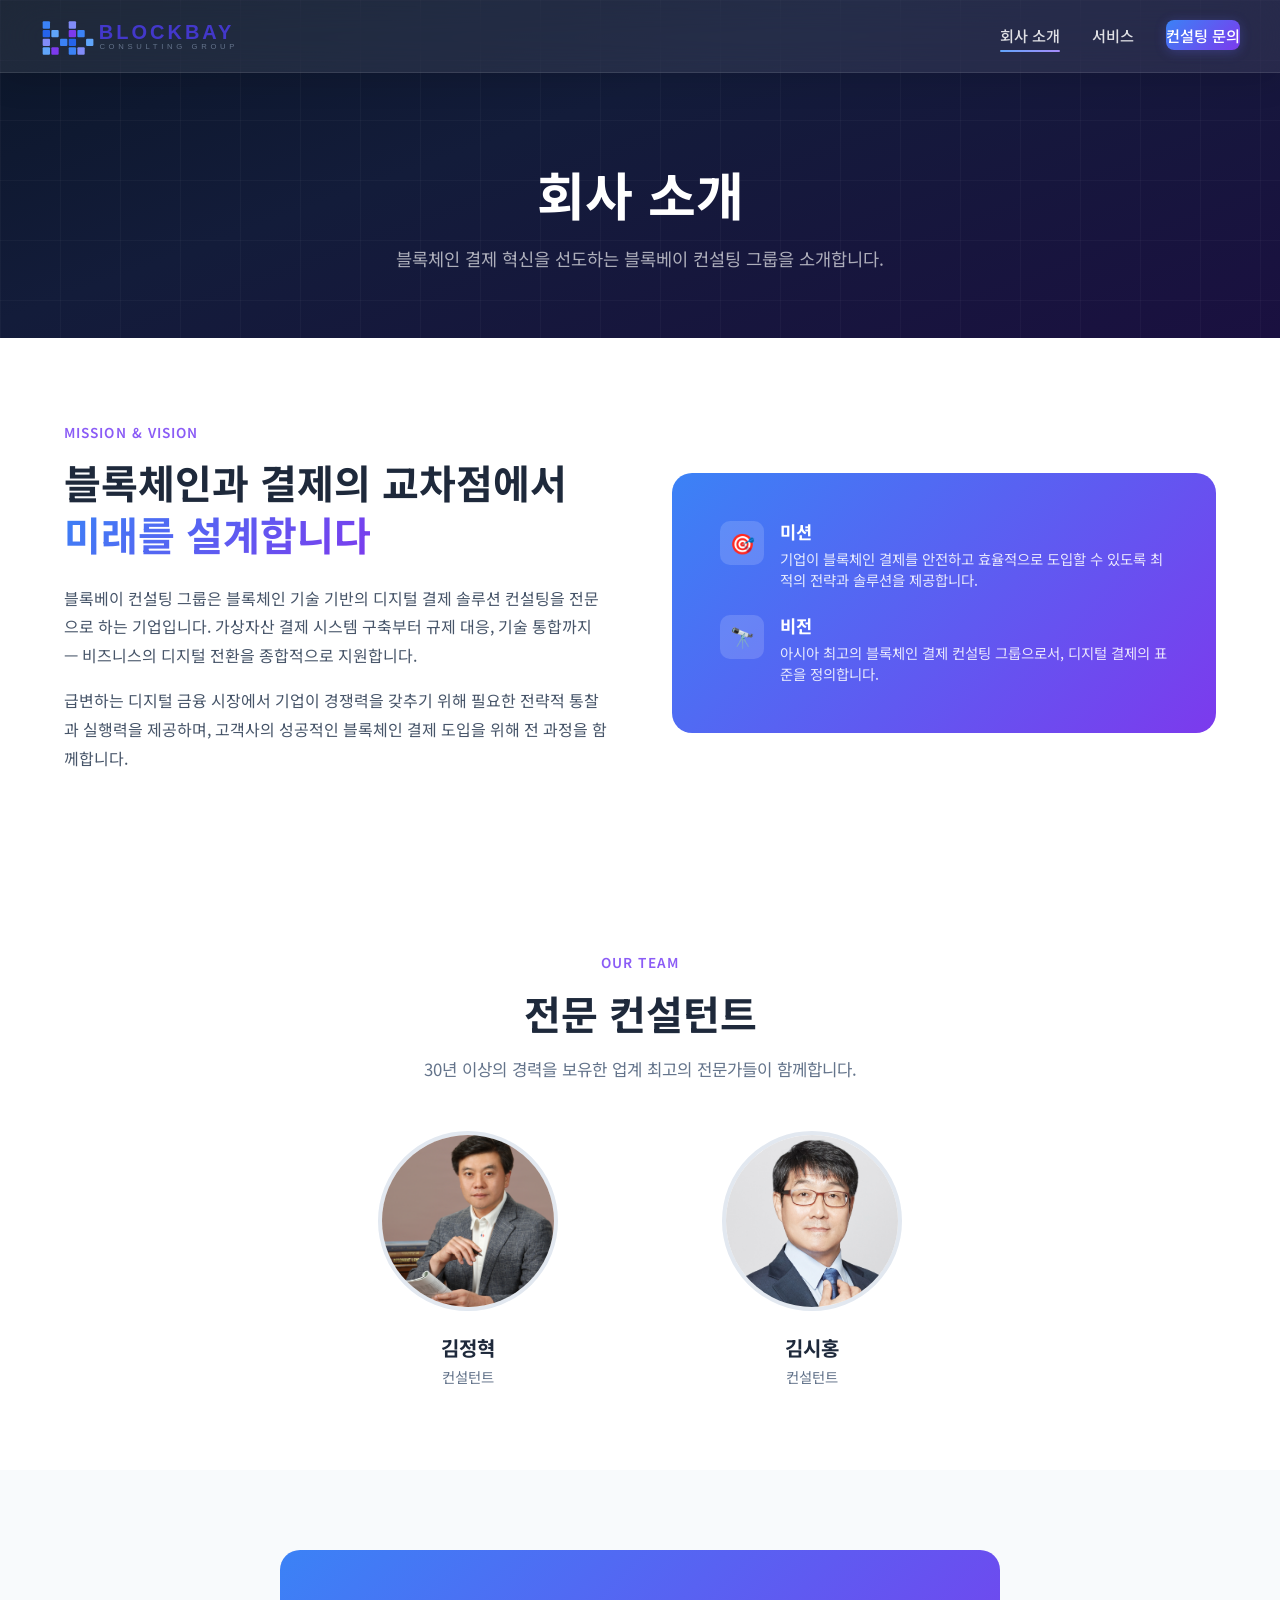
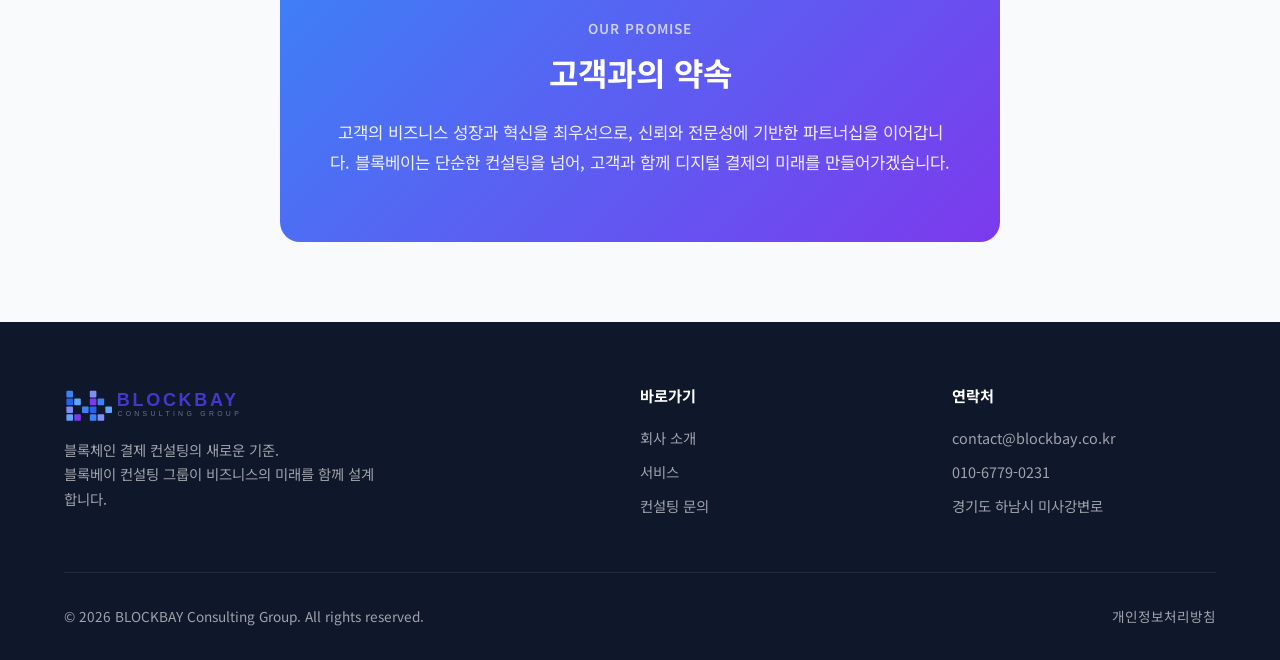
==== commit 9ca3e7dd: "Merge pull request #6 from gryofgry/claude/blockbay-website-setup-QW8zA Claude/blockbay website setu" ====
--- a/about.html
+++ b/about.html
@@ -48,7 +48,7 @@
           <h2>블록체인과 결제의 교차점에서<br><span class="gradient-text">미래를 설계합니다</span></h2>
           <p>
             블록베이 컨설팅 그룹은 블록체인 기술 기반의 디지털 결제 솔루션 컨설팅을 전문으로 하는 기업입니다.
-            암호화폐 결제 시스템 구축부터 규제 대응, 기술 통합까지 — 비즈니스의 디지털 전환을 종합적으로 지원합니다.
+            가상자산 결제 시스템 구축부터 규제 대응, 기술 통합까지 — 비즈니스의 디지털 전환을 종합적으로 지원합니다.
           </p>
           <p>
             급변하는 디지털 금융 시장에서 기업이 경쟁력을 갖추기 위해 필요한 전략적 통찰과 실행력을
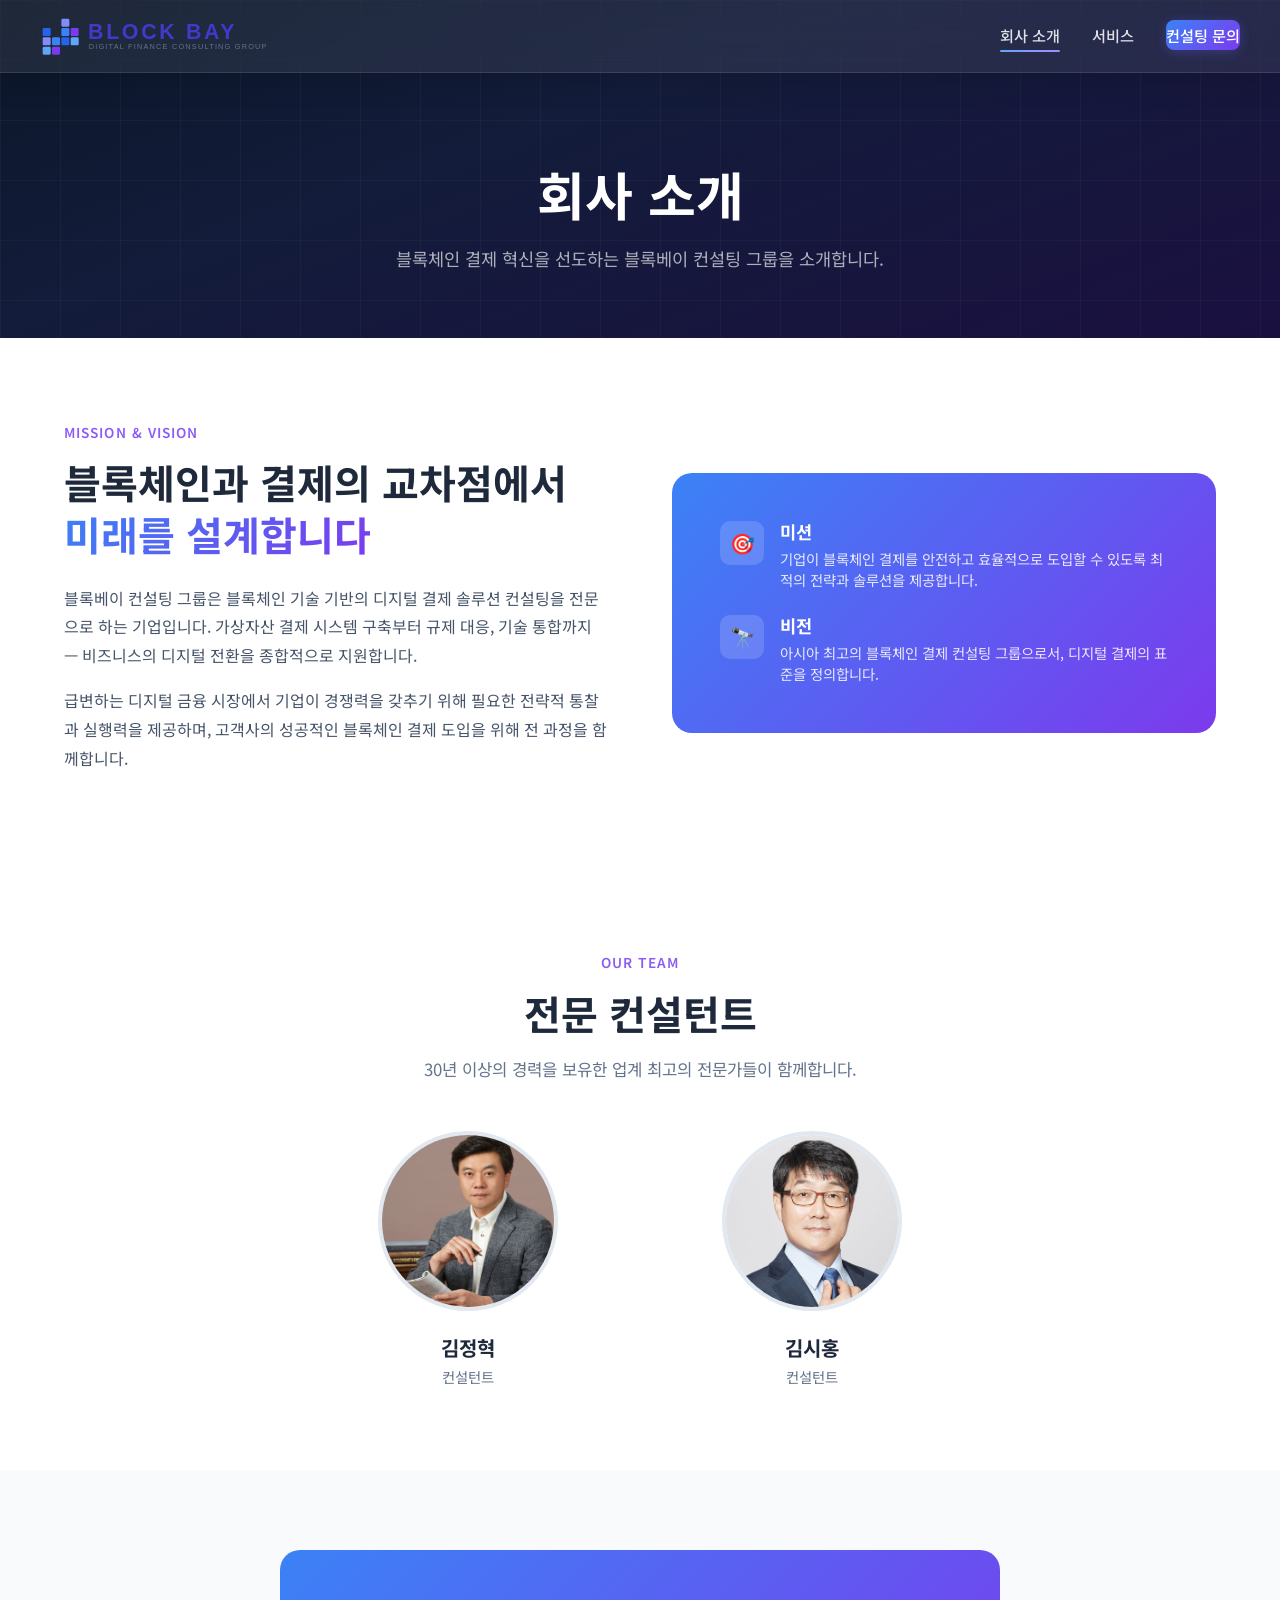
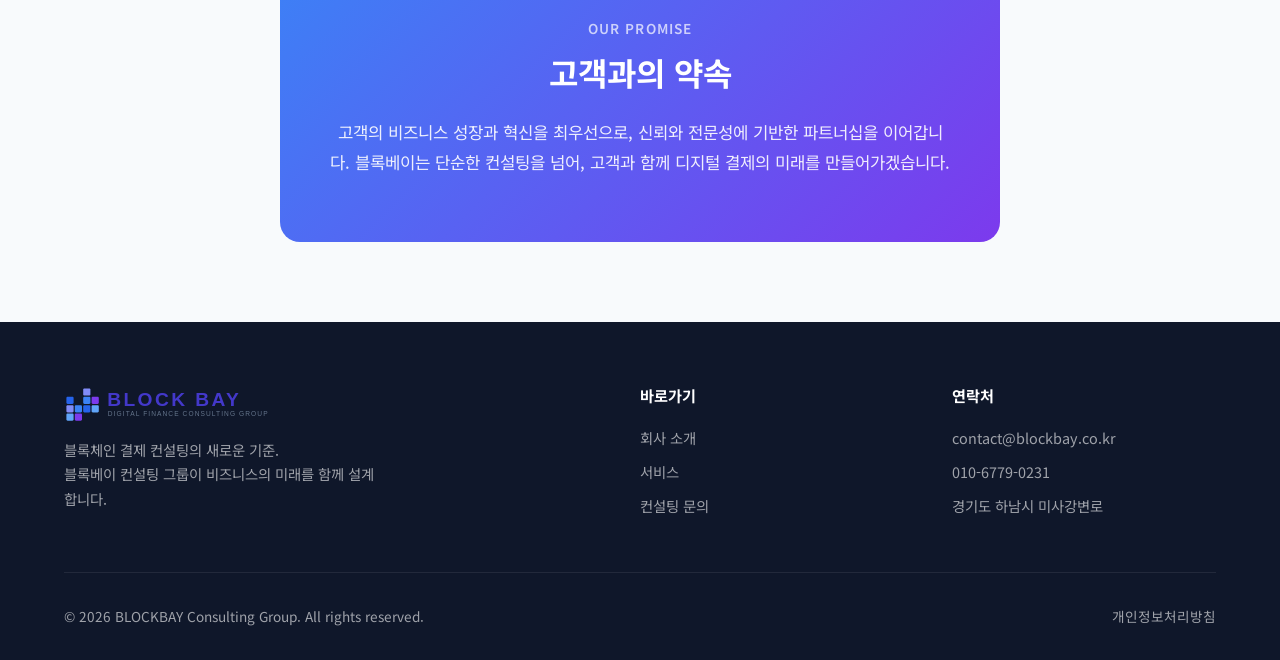
==== commit 0c34b715: "Update logo: Digital Finance Consulting Group + bolder BLOCK BAY - Subtitle changed from "CONSULTING" ====
--- a/about.html
+++ b/about.html
@@ -17,7 +17,7 @@
   <nav class="navbar glass" id="navbar">
     <div class="navbar-inner">
       <a href="index.html" class="navbar-logo">
-        <img src="assets/logo.svg" alt="BLOCKBAY Consulting Group">
+        <img src="assets/logo.svg" alt="BLOCK BAY Digital Finance Consulting Group">
       </a>
       <ul class="nav-links" id="navLinks">
         <li><a href="about.html" class="active">회사 소개</a></li>
@@ -126,7 +126,7 @@
     <div class="container">
       <div class="footer-inner">
         <div class="footer-brand">
-          <img src="assets/logo.svg" alt="BLOCKBAY Consulting Group">
+          <img src="assets/logo.svg" alt="BLOCK BAY Digital Finance Consulting Group">
           <p>블록체인 결제 컨설팅의 새로운 기준.<br>블록베이 컨설팅 그룹이 비즈니스의 미래를 함께 설계합니다.</p>
         </div>
         <div class="footer-links">
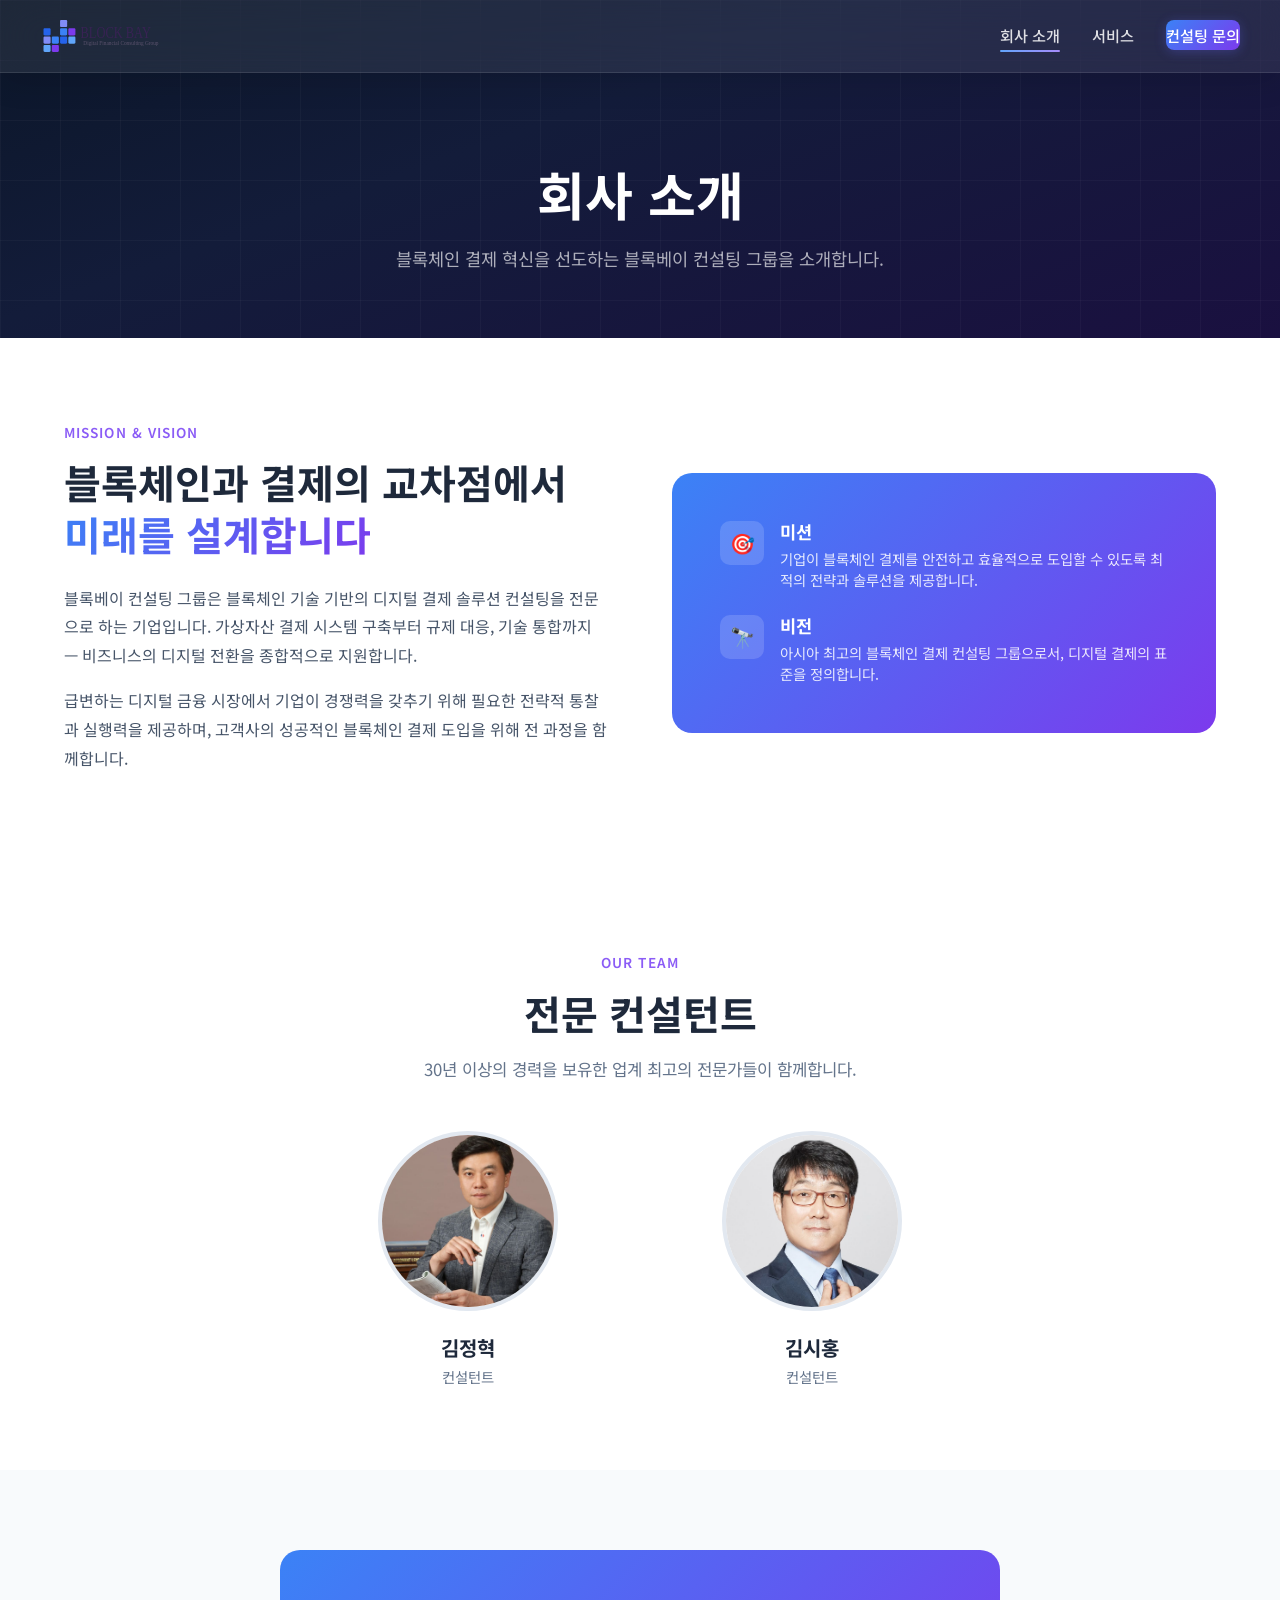
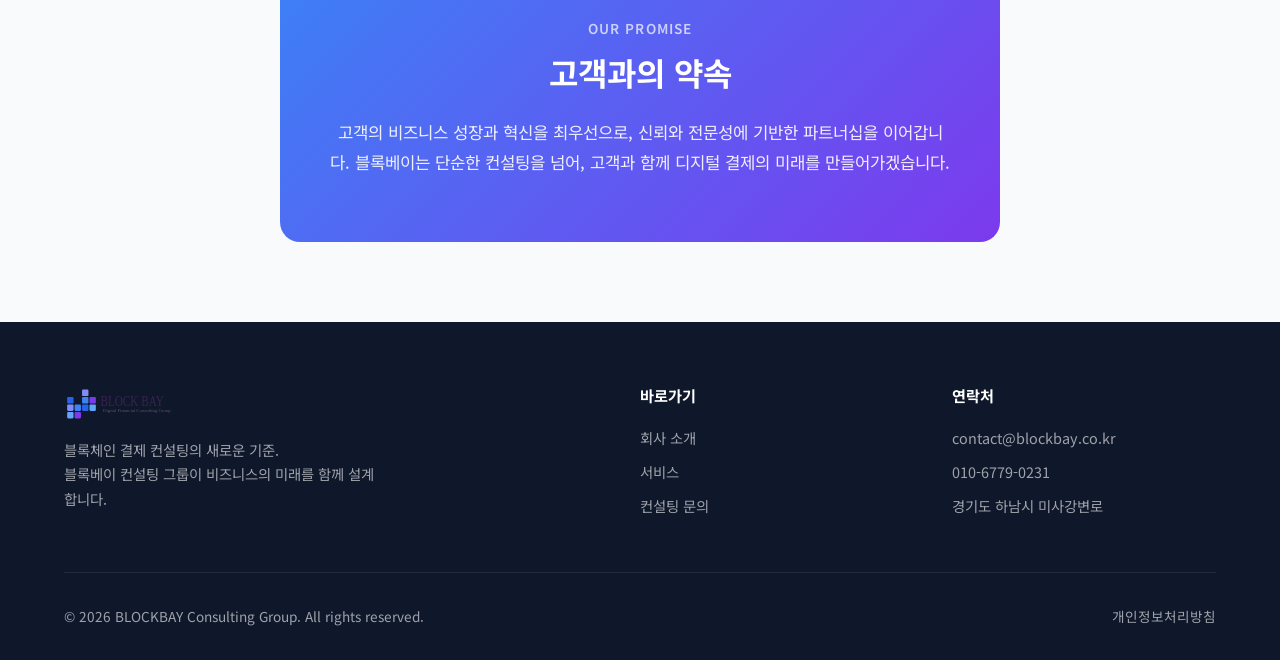
==== commit 527ea9a7: "Add Open Graph meta tags and OG image for link previews - Generated 1200x630 PNG OG image with Block" ====
--- a/about.html
+++ b/about.html
@@ -4,6 +4,11 @@
   <meta charset="UTF-8">
   <meta name="viewport" content="width=device-width, initial-scale=1.0">
   <meta name="description" content="블록베이 컨설팅 그룹 소개 — 미션, 비전, 핵심 가치. 블록체인 결제 혁신을 선도하는 전문 컨설팅 기업입니다.">
+  <meta property="og:title" content="회사 소개 — BLOCK BAY Digital Finance Consulting Group">
+  <meta property="og:description" content="블록베이 컨설팅 그룹 소개 — 미션, 비전, 핵심 가치.">
+  <meta property="og:image" content="https://gryofgry.github.io/Blockbay/assets/og-image.png">
+  <meta property="og:url" content="https://gryofgry.github.io/Blockbay/about.html">
+  <meta property="og:type" content="website">
   <title>회사 소개 — BLOCKBAY Consulting Group</title>
   <link rel="icon" href="assets/logo-icon.svg" type="image/svg+xml">
   <link rel="preconnect" href="https://fonts.googleapis.com">
